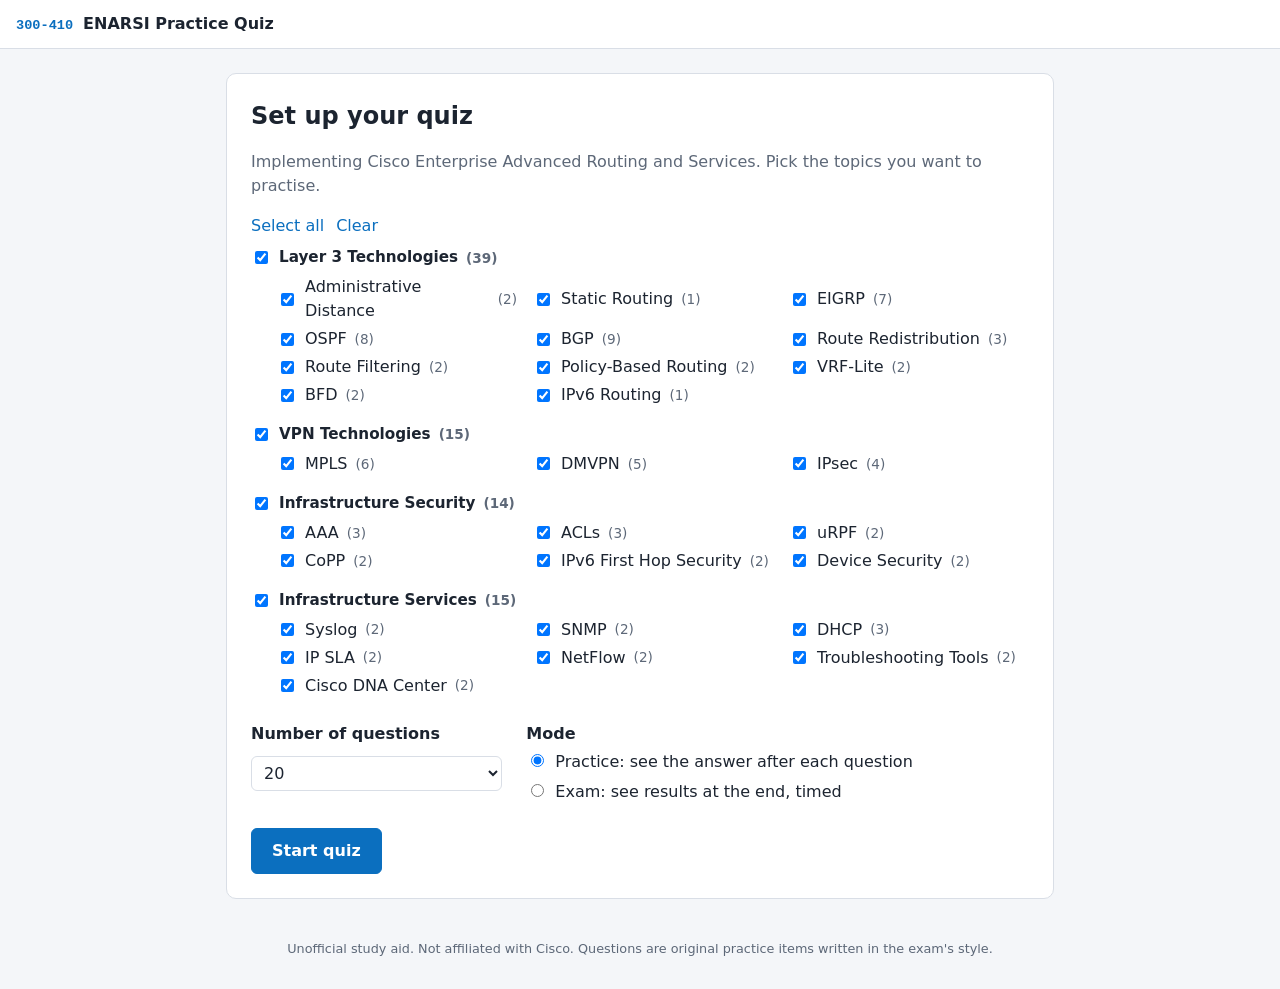
==== index.html @ 720c425a "Add ENARSI practice quiz website and question bank Static quiz site (index.html, css, js) with the q" ====
<!doctype html>
<html lang="en">
<head>
  <meta charset="utf-8">
  <meta name="viewport" content="width=device-width, initial-scale=1">
  <title>ENARSI Practice Quiz</title>
  <link rel="stylesheet" href="css/style.css">
</head>
<body>
  <header class="topbar">
    <div class="brand">
      <span class="brand-code">300-410</span>
      <span class="brand-name">ENARSI Practice Quiz</span>
    </div>
    <div id="timer" class="timer" hidden></div>
  </header>

  <main>
    <!-- Setup -->
    <section id="setup" class="card">
      <h1>Set up your quiz</h1>
      <p class="muted">Implementing Cisco Enterprise Advanced Routing and Services. Pick the topics you want to practise.</p>

      <div class="setup-actions">
        <button type="button" class="link-btn" id="select-all">Select all</button>
        <button type="button" class="link-btn" id="select-none">Clear</button>
      </div>
      <div id="topic-list" class="topic-list"></div>

      <div class="options-row">
        <label class="field">
          <span>Number of questions</span>
          <select id="question-count"></select>
        </label>
        <fieldset class="field">
          <legend>Mode</legend>
          <label class="radio"><input type="radio" name="mode" value="practice" checked> Practice: see the answer after each question</label>
          <label class="radio"><input type="radio" name="mode" value="exam"> Exam: see results at the end, timed</label>
        </fieldset>
      </div>

      <button type="button" id="start-btn" class="primary">Start quiz</button>
      <p id="setup-error" class="error" hidden></p>
    </section>

    <!-- Quiz -->
    <section id="quiz" class="card" hidden>
      <div class="progress"><div id="progress-bar"></div></div>
      <div class="q-meta">
        <span id="q-counter"></span>
        <span id="q-topic" class="tag"></span>
      </div>
      <p id="q-text" class="q-text"></p>
      <div id="q-exhibit-wrap" class="exhibit" hidden>
        <div class="exhibit-label">Exhibit</div>
        <pre id="q-exhibit"></pre>
      </div>
      <p id="q-hint" class="hint"></p>
      <ul id="q-options" class="options"></ul>

      <div id="feedback" class="feedback" hidden></div>

      <div class="q-actions">
        <button type="button" id="quit-btn" class="ghost">End quiz</button>
        <button type="button" id="submit-btn" class="primary" disabled>Submit</button>
      </div>
      <p class="kbd-hint muted">Keys: A–F select · Enter submit/next</p>
    </section>

    <!-- Results -->
    <section id="results" class="card" hidden>
      <h1>Results</h1>
      <div class="score-row">
        <div id="score-big" class="score-big"></div>
        <div>
          <div id="score-verdict" class="verdict"></div>
          <div id="score-detail" class="muted"></div>
        </div>
      </div>
      <h2>By topic</h2>
      <table class="breakdown">
        <thead><tr><th>Topic</th><th>Correct</th><th>Score</th></tr></thead>
        <tbody id="breakdown-body"></tbody>
      </table>
      <div class="results-actions">
        <button type="button" id="retry-wrong-btn" class="ghost">Retry incorrect</button>
        <button type="button" id="restart-btn" class="primary">New quiz</button>
      </div>
      <h2>Review</h2>
      <label class="radio"><input type="checkbox" id="only-wrong"> Show incorrect only</label>
      <div id="review-list" class="review-list"></div>
    </section>
  </main>

  <footer class="muted">Unofficial study aid. Not affiliated with Cisco. Questions are original practice items written in the exam's style.</footer>

  <!-- Question data lives in its own file -->
  <script src="data/questions.js"></script>
  <script src="js/app.js"></script>
</body>
</html>
---- css/style.css ----
:root {
  --bg: #f4f6f9;
  --card: #ffffff;
  --text: #1c2430;
  --muted: #5d6878;
  --border: #d9dee6;
  --accent: #0b6fbf;
  --accent-text: #ffffff;
  --exhibit-bg: #0f1720;
  --exhibit-text: #d6e2ee;
  --ok: #1d7a3d;
  --ok-bg: #e5f4ea;
  --bad: #b3261e;
  --bad-bg: #fbe9e7;
  --sel-bg: #e6f0fa;
}

@media (prefers-color-scheme: dark) {
  :root {
    --bg: #11151b;
    --card: #1a2029;
    --text: #e3e8ef;
    --muted: #97a2b3;
    --border: #2d3644;
    --accent: #4ea3ea;
    --accent-text: #0b1520;
    --exhibit-bg: #0a0e13;
    --exhibit-text: #cfdbe7;
    --ok: #5ccf83;
    --ok-bg: #16301f;
    --bad: #f2867d;
    --bad-bg: #3a1c1a;
    --sel-bg: #1c3044;
  }
}

* { box-sizing: border-box; }

body {
  margin: 0;
  font-family: system-ui, -apple-system, "Segoe UI", Roboto, sans-serif;
  background: var(--bg);
  color: var(--text);
  line-height: 1.5;
}

.topbar {
  display: flex;
  justify-content: space-between;
  align-items: center;
  padding: 12px 16px;
  border-bottom: 1px solid var(--border);
  background: var(--card);
}
.brand { display: flex; gap: 10px; align-items: baseline; }
.brand-code {
  font-family: ui-monospace, Menlo, Consolas, monospace;
  font-size: 0.85rem;
  color: var(--accent);
  font-weight: 600;
}
.brand-name { font-weight: 600; }
.timer { font-family: ui-monospace, Menlo, Consolas, monospace; font-weight: 600; }
.timer.low { color: var(--bad); }

main { max-width: 860px; margin: 24px auto; padding: 0 16px; }

.card {
  background: var(--card);
  border: 1px solid var(--border);
  border-radius: 10px;
  padding: 24px;
}
h1 { margin: 0 0 4px; font-size: 1.5rem; }
h2 { font-size: 1.1rem; margin: 28px 0 10px; }
.muted { color: var(--muted); }
.error { color: var(--bad); }

/* Setup */
.setup-actions { display: flex; gap: 12px; margin: 16px 0 8px; }
.link-btn {
  background: none; border: 0; padding: 0;
  color: var(--accent); cursor: pointer; font: inherit;
}
.topic-list { display: grid; gap: 16px; }
.domain h3 {
  margin: 0 0 6px; font-size: 0.95rem;
  display: flex; align-items: center; gap: 8px;
}
.domain-topics {
  display: grid;
  grid-template-columns: repeat(auto-fill, minmax(220px, 1fr));
  gap: 4px 16px;
  padding-left: 26px;
}
.check { display: flex; gap: 8px; align-items: center; cursor: pointer; }
.check .count { color: var(--muted); font-size: 0.85rem; }

.options-row { display: grid; grid-template-columns: 1fr 2fr; gap: 24px; margin: 24px 0; }
.field { border: 0; padding: 0; margin: 0; display: flex; flex-direction: column; gap: 6px; }
.field > span, .field legend { font-weight: 600; margin-bottom: 4px; padding: 0; }
.radio { display: flex; gap: 8px; align-items: baseline; cursor: pointer; }
select {
  font: inherit; padding: 6px 8px; border-radius: 6px;
  border: 1px solid var(--border); background: var(--card); color: var(--text);
}

button.primary, button.ghost {
  font: inherit; font-weight: 600; border-radius: 6px;
  padding: 10px 20px; cursor: pointer;
}
button.primary { background: var(--accent); color: var(--accent-text); border: 1px solid var(--accent); }
button.primary:disabled { opacity: 0.45; cursor: not-allowed; }
button.ghost { background: transparent; color: var(--text); border: 1px solid var(--border); }

/* Quiz */
.progress { height: 4px; background: var(--border); border-radius: 2px; overflow: hidden; margin-bottom: 16px; }
#progress-bar { height: 100%; width: 0; background: var(--accent); transition: width 0.2s; }
.q-meta { display: flex; justify-content: space-between; align-items: center; gap: 8px; color: var(--muted); font-size: 0.9rem; }
.tag {
  border: 1px solid var(--border); border-radius: 999px;
  padding: 2px 10px; font-size: 0.8rem;
}
.q-text { font-size: 1.05rem; margin: 14px 0; white-space: pre-line; }
.exhibit { margin: 0 0 16px; border-radius: 8px; overflow: hidden; border: 1px solid var(--border); }
.exhibit-label {
  font-size: 0.75rem; font-weight: 600; text-transform: uppercase; letter-spacing: 0.05em;
  padding: 4px 12px; background: var(--border); color: var(--text);
}
.exhibit pre {
  margin: 0; padding: 12px; overflow-x: auto;
  background: var(--exhibit-bg); color: var(--exhibit-text);
  font: 0.82rem/1.45 ui-monospace, Menlo, Consolas, monospace;
}
.hint { font-weight: 600; margin: 0 0 8px; font-size: 0.9rem; color: var(--muted); }

.options { list-style: none; margin: 0; padding: 0; display: grid; gap: 8px; }
.option {
  display: flex; gap: 12px; align-items: flex-start;
  border: 1px solid var(--border); border-radius: 8px;
  padding: 10px 12px; cursor: pointer;
}
.option:hover { border-color: var(--accent); }
.option input { margin-top: 4px; }
.option .letter { font-weight: 700; min-width: 1.2em; }
.option.selected { background: var(--sel-bg); border-color: var(--accent); }
.option.correct { background: var(--ok-bg); border-color: var(--ok); }
.option.incorrect { background: var(--bad-bg); border-color: var(--bad); }
.options.locked .option { cursor: default; }
.options.locked .option:hover { border-color: inherit; }

.feedback { margin-top: 16px; padding: 12px 14px; border-radius: 8px; border-left: 4px solid; }
.feedback.ok { background: var(--ok-bg); border-color: var(--ok); }
.feedback.bad { background: var(--bad-bg); border-color: var(--bad); }
.feedback strong { display: block; margin-bottom: 4px; }

.q-actions { display: flex; justify-content: space-between; margin-top: 20px; gap: 12px; }
.kbd-hint { font-size: 0.8rem; margin: 10px 0 0; text-align: right; }

/* Results */
.score-row { display: flex; align-items: center; gap: 20px; margin: 12px 0; }
.score-big { font-size: 2.6rem; font-weight: 700; }
.verdict { font-weight: 700; font-size: 1.1rem; }
.verdict.pass { color: var(--ok); }
.verdict.fail { color: var(--bad); }
.breakdown { width: 100%; border-collapse: collapse; font-size: 0.92rem; }
.breakdown th, .breakdown td { text-align: left; padding: 6px 8px; border-bottom: 1px solid var(--border); }
.breakdown td:nth-child(n+2), .breakdown th:nth-child(n+2) { text-align: right; font-variant-numeric: tabular-nums; }
.results-actions { display: flex; gap: 12px; justify-content: flex-end; margin-top: 20px; }

.review-list { display: grid; gap: 14px; margin-top: 12px; }
.review-item { border: 1px solid var(--border); border-radius: 8px; padding: 14px; }
.review-item.wrong { border-left: 4px solid var(--bad); }
.review-item.right { border-left: 4px solid var(--ok); }
.review-item .q-text { margin: 6px 0 10px; font-size: 1rem; }
.review-item ul { margin: 0 0 10px; padding-left: 0; list-style: none; display: grid; gap: 4px; }
.review-item li { padding: 4px 8px; border-radius: 4px; }
.review-item li.correct { background: var(--ok-bg); }
.review-item li.chosen-wrong { background: var(--bad-bg); }
.review-item .explain { font-size: 0.92rem; color: var(--muted); }

footer { text-align: center; font-size: 0.8rem; padding: 16px 16px 32px; }

@media (max-width: 640px) {
  .card { padding: 16px; }
  .options-row { grid-template-columns: 1fr; }
  .domain-topics { padding-left: 0; }
  .score-row { flex-direction: column; align-items: flex-start; gap: 4px; }
}
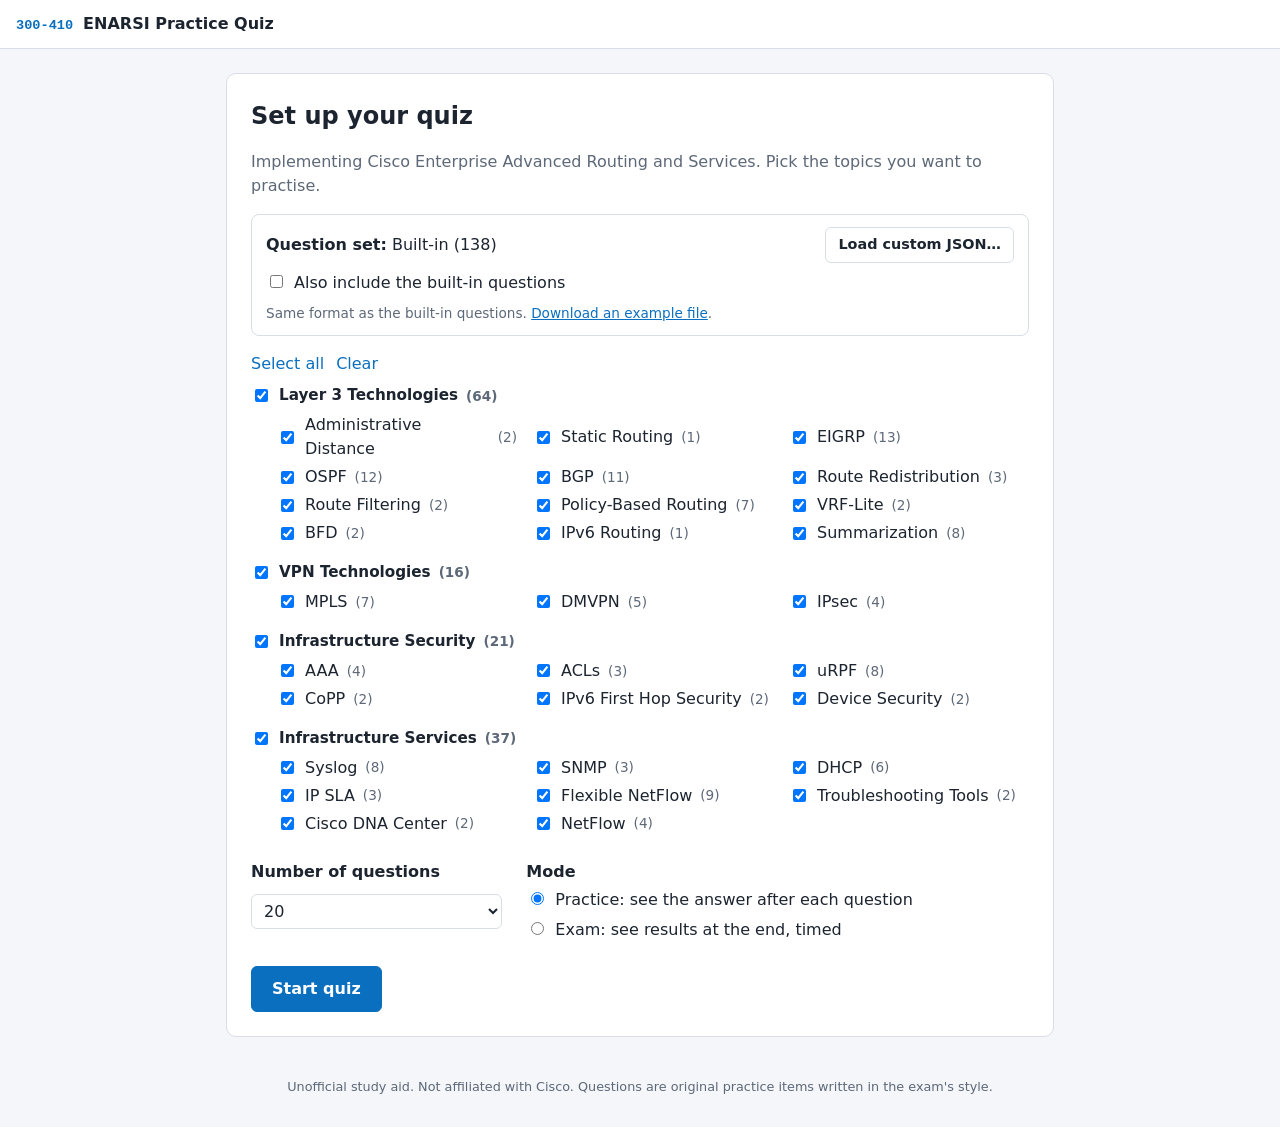
==== commit d1e77a48: "Add loading of custom question sets from a JSON file A 'Load custom JSON' button on the setup screen" ====
--- a/index.html
+++ b/index.html
@@ -20,6 +20,22 @@
     <section id="setup" class="card">
       <h1>Set up your quiz</h1>
       <p class="muted">Implementing Cisco Enterprise Advanced Routing and Services. Pick the topics you want to practise.</p>
+
+      <div class="question-source">
+        <div class="source-row">
+          <div><span class="source-title">Question set:</span> <span id="source-label"></span></div>
+          <div class="source-actions">
+            <button type="button" id="load-custom-btn" class="ghost small">Load custom JSON…</button>
+            <button type="button" id="clear-custom-btn" class="link-btn" hidden>Use built-in questions</button>
+          </div>
+        </div>
+        <label class="radio" id="include-builtin-wrap" hidden>
+          <input type="checkbox" id="include-builtin"> Also include the built-in questions
+        </label>
+        <input type="file" id="custom-file" accept=".json,application/json" hidden>
+        <div id="load-status" class="load-status" hidden></div>
+        <p class="muted small-print">Same format as the built-in questions. <a href="data/custom-questions.example.json" download>Download an example file</a>.</p>
+      </div>
 
       <div class="setup-actions">
         <button type="button" class="link-btn" id="select-all">Select all</button>
--- a/css/style.css
+++ b/css/style.css
@@ -77,6 +77,22 @@
 .error { color: var(--bad); }
 
 /* Setup */
+.question-source {
+  margin: 16px 0 8px; padding: 12px 14px;
+  border: 1px solid var(--border); border-radius: 8px;
+}
+.source-row { display: flex; flex-wrap: wrap; justify-content: space-between; align-items: center; gap: 8px 16px; }
+.source-title { font-weight: 600; }
+.source-actions { display: flex; align-items: center; gap: 12px; }
+#include-builtin-wrap { margin-top: 8px; }
+button.ghost.small { padding: 6px 12px; font-size: 0.9rem; white-space: nowrap; }
+.small-print { font-size: 0.85rem; margin: 8px 0 0; }
+.small-print a { color: var(--accent); }
+.load-status { margin-top: 10px; padding: 8px 12px; border-radius: 6px; font-size: 0.9rem; border-left: 4px solid; }
+.load-status.ok { background: var(--ok-bg); border-color: var(--ok); }
+.load-status.bad { background: var(--bad-bg); border-color: var(--bad); }
+.load-status ul { margin: 6px 0 0; padding-left: 18px; }
+
 .setup-actions { display: flex; gap: 12px; margin: 16px 0 8px; }
 .link-btn {
   background: none; border: 0; padding: 0;
@@ -169,6 +185,10 @@
 .results-actions { display: flex; gap: 12px; justify-content: flex-end; margin-top: 20px; }
 
 .review-list { display: grid; gap: 14px; margin-top: 12px; }
+/* Grid items default to min-width: auto, so a long exhibit line would widen the
+   whole item past the card. Let them shrink; the <pre> scrolls on its own. */
+.review-list > *, .options > *, .topic-list > * { min-width: 0; }
+.review-item li, .option span { overflow-wrap: anywhere; }
 .review-item { border: 1px solid var(--border); border-radius: 8px; padding: 14px; }
 .review-item.wrong { border-left: 4px solid var(--bad); }
 .review-item.right { border-left: 4px solid var(--ok); }
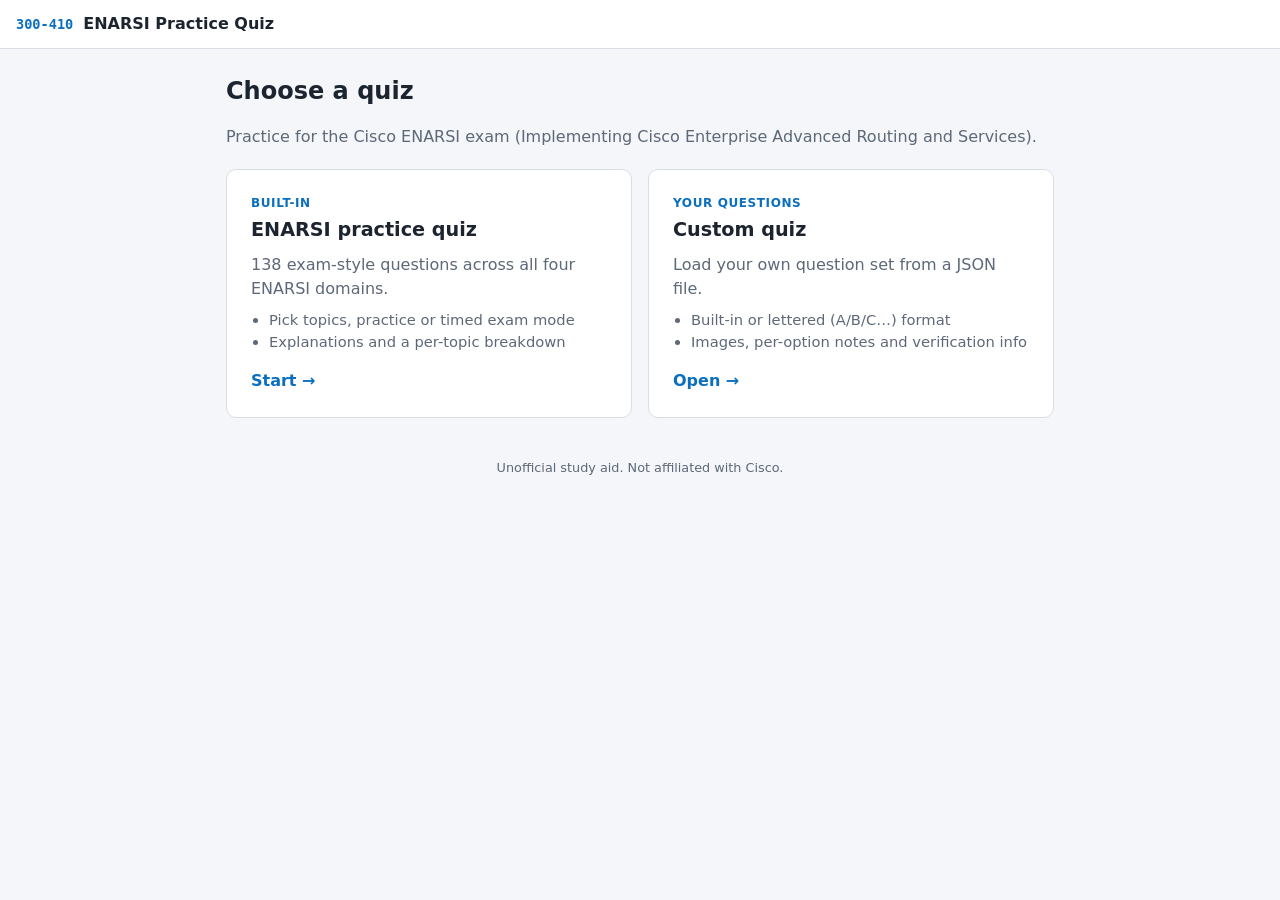
==== commit 517ac28a: "Split built-in and custom quiz into separate pages with a start page - index.html is now a start pag" ====
--- a/index.html
+++ b/index.html
@@ -4,114 +4,55 @@
   <meta charset="utf-8">
   <meta name="viewport" content="width=device-width, initial-scale=1">
   <title>ENARSI Practice Quiz</title>
+  <meta name="description" content="Practice quizzes for the Cisco 300-410 ENARSI exam.">
   <link rel="stylesheet" href="css/style.css">
 </head>
 <body>
   <header class="topbar">
-    <div class="brand">
+    <a class="brand" href="index.html">
       <span class="brand-code">300-410</span>
       <span class="brand-name">ENARSI Practice Quiz</span>
-    </div>
-    <div id="timer" class="timer" hidden></div>
+    </a>
   </header>
 
-  <main>
-    <!-- Setup -->
-    <section id="setup" class="card">
-      <h1>Set up your quiz</h1>
-      <p class="muted">Implementing Cisco Enterprise Advanced Routing and Services. Pick the topics you want to practise.</p>
+  <main class="landing">
+    <h1>Choose a quiz</h1>
+    <p class="muted">Practice for the Cisco ENARSI exam (Implementing Cisco Enterprise Advanced Routing and Services).</p>
 
-      <div class="question-source">
-        <div class="source-row">
-          <div><span class="source-title">Question set:</span> <span id="source-label"></span></div>
-          <div class="source-actions">
-            <button type="button" id="load-custom-btn" class="ghost small">Load custom JSON…</button>
-            <button type="button" id="clear-custom-btn" class="link-btn" hidden>Use built-in questions</button>
-          </div>
-        </div>
-        <label class="radio" id="include-builtin-wrap" hidden>
-          <input type="checkbox" id="include-builtin"> Also include the built-in questions
-        </label>
-        <input type="file" id="custom-file" accept=".json,application/json" hidden>
-        <div id="load-status" class="load-status" hidden></div>
-        <p class="muted small-print">Same format as the built-in questions. <a href="data/custom-questions.example.json" download>Download an example file</a>.</p>
-      </div>
+    <div class="choice-grid">
+      <a class="choice card" href="quiz/index.html">
+        <span class="choice-kicker">Built-in</span>
+        <h2>ENARSI practice quiz</h2>
+        <p id="builtin-count" class="muted">Exam-style questions across all four ENARSI domains.</p>
+        <ul class="muted">
+          <li>Pick topics, practice or timed exam mode</li>
+          <li>Explanations and a per-topic breakdown</li>
+        </ul>
+        <span class="choice-cta">Start →</span>
+      </a>
 
-      <div class="setup-actions">
-        <button type="button" class="link-btn" id="select-all">Select all</button>
-        <button type="button" class="link-btn" id="select-none">Clear</button>
-      </div>
-      <div id="topic-list" class="topic-list"></div>
-
-      <div class="options-row">
-        <label class="field">
-          <span>Number of questions</span>
-          <select id="question-count"></select>
-        </label>
-        <fieldset class="field">
-          <legend>Mode</legend>
-          <label class="radio"><input type="radio" name="mode" value="practice" checked> Practice: see the answer after each question</label>
-          <label class="radio"><input type="radio" name="mode" value="exam"> Exam: see results at the end, timed</label>
-        </fieldset>
-      </div>
-
-      <button type="button" id="start-btn" class="primary">Start quiz</button>
-      <p id="setup-error" class="error" hidden></p>
-    </section>
-
-    <!-- Quiz -->
-    <section id="quiz" class="card" hidden>
-      <div class="progress"><div id="progress-bar"></div></div>
-      <div class="q-meta">
-        <span id="q-counter"></span>
-        <span id="q-topic" class="tag"></span>
-      </div>
-      <p id="q-text" class="q-text"></p>
-      <div id="q-exhibit-wrap" class="exhibit" hidden>
-        <div class="exhibit-label">Exhibit</div>
-        <pre id="q-exhibit"></pre>
-      </div>
-      <p id="q-hint" class="hint"></p>
-      <ul id="q-options" class="options"></ul>
-
-      <div id="feedback" class="feedback" hidden></div>
-
-      <div class="q-actions">
-        <button type="button" id="quit-btn" class="ghost">End quiz</button>
-        <button type="button" id="submit-btn" class="primary" disabled>Submit</button>
-      </div>
-      <p class="kbd-hint muted">Keys: A–F select · Enter submit/next</p>
-    </section>
-
-    <!-- Results -->
-    <section id="results" class="card" hidden>
-      <h1>Results</h1>
-      <div class="score-row">
-        <div id="score-big" class="score-big"></div>
-        <div>
-          <div id="score-verdict" class="verdict"></div>
-          <div id="score-detail" class="muted"></div>
-        </div>
-      </div>
-      <h2>By topic</h2>
-      <table class="breakdown">
-        <thead><tr><th>Topic</th><th>Correct</th><th>Score</th></tr></thead>
-        <tbody id="breakdown-body"></tbody>
-      </table>
-      <div class="results-actions">
-        <button type="button" id="retry-wrong-btn" class="ghost">Retry incorrect</button>
-        <button type="button" id="restart-btn" class="primary">New quiz</button>
-      </div>
-      <h2>Review</h2>
-      <label class="radio"><input type="checkbox" id="only-wrong"> Show incorrect only</label>
-      <div id="review-list" class="review-list"></div>
-    </section>
+      <a class="choice card" href="custom/index.html">
+        <span class="choice-kicker">Your questions</span>
+        <h2>Custom quiz</h2>
+        <p class="muted">Load your own question set from a JSON file.</p>
+        <ul class="muted">
+          <li>Built-in or lettered (A/B/C…) format</li>
+          <li>Images, per-option notes and verification info</li>
+        </ul>
+        <span class="choice-cta">Open →</span>
+      </a>
+    </div>
   </main>
 
-  <footer class="muted">Unofficial study aid. Not affiliated with Cisco. Questions are original practice items written in the exam's style.</footer>
+  <footer class="muted">Unofficial study aid. Not affiliated with Cisco.</footer>
 
-  <!-- Question data lives in its own file -->
   <script src="data/questions.js"></script>
-  <script src="js/app.js"></script>
+  <script>
+    (function () {
+      var n = (window.ENARSI_QUESTIONS || []).length;
+      if (n) document.getElementById("builtin-count").textContent =
+        n + " exam-style questions across all four ENARSI domains.";
+    })();
+  </script>
 </body>
 </html>
--- a/css/style.css
+++ b/css/style.css
@@ -207,3 +207,46 @@
   .domain-topics { padding-left: 0; }
   .score-row { flex-direction: column; align-items: flex-start; gap: 4px; }
 }
+
+/* Per-option notes ("why other options are wrong") and question metadata */
+.option-note { display: block; margin-top: 4px; font-size: 0.88rem; color: var(--muted); }
+.q-extra { margin-top: 8px; font-size: 0.85rem; color: var(--muted); }
+
+/* Images (custom question sets) */
+.q-images { display: flex; flex-wrap: wrap; gap: 8px; margin: 8px 0 12px; }
+.q-images img {
+  max-width: 100%; max-height: 360px; height: auto;
+  border: 1px solid var(--border); border-radius: 6px;
+  background: #fff; cursor: zoom-in;
+}
+.option .q-images { margin: 6px 0 0; }
+.option .q-images img { max-height: 220px; }
+.option-text { min-width: 0; white-space: pre-line; }
+.review-item li { white-space: pre-line; }
+.feedback .q-images { margin-top: 10px; }
+.image-viewer {
+  position: fixed; inset: 0; z-index: 100;
+  background: rgba(0, 0, 0, 0.85);
+  display: flex; align-items: center; justify-content: center;
+  padding: 16px; cursor: zoom-out;
+}
+.image-viewer[hidden] { display: none; }
+.image-viewer img { max-width: 100%; max-height: 100%; background: #fff; border-radius: 4px; }
+.q-images[hidden] { display: none; }
+
+/* Brand link (back to the start page) */
+a.brand { color: inherit; text-decoration: none; }
+a.brand:hover .brand-name { text-decoration: underline; }
+
+/* Landing page */
+.landing h1 { margin-bottom: 4px; }
+.choice-grid { display: grid; grid-template-columns: repeat(auto-fit, minmax(260px, 1fr)); gap: 16px; margin-top: 20px; }
+.choice { display: flex; flex-direction: column; color: inherit; text-decoration: none; transition: border-color 0.15s; }
+.choice:hover, .choice:focus-visible { border-color: var(--accent); }
+.choice h2 { margin: 4px 0 8px; font-size: 1.2rem; }
+.choice p { margin: 0 0 8px; }
+.choice ul { margin: 0 0 16px; padding-left: 18px; font-size: 0.92rem; }
+.choice-kicker { font-size: 0.75rem; font-weight: 600; text-transform: uppercase; letter-spacing: 0.05em; color: var(--accent); }
+.choice-cta { margin-top: auto; font-weight: 600; color: var(--accent); }
+button.primary.small { padding: 6px 12px; font-size: 0.9rem; white-space: nowrap; }
+.small-print code { font-size: 0.85em; }
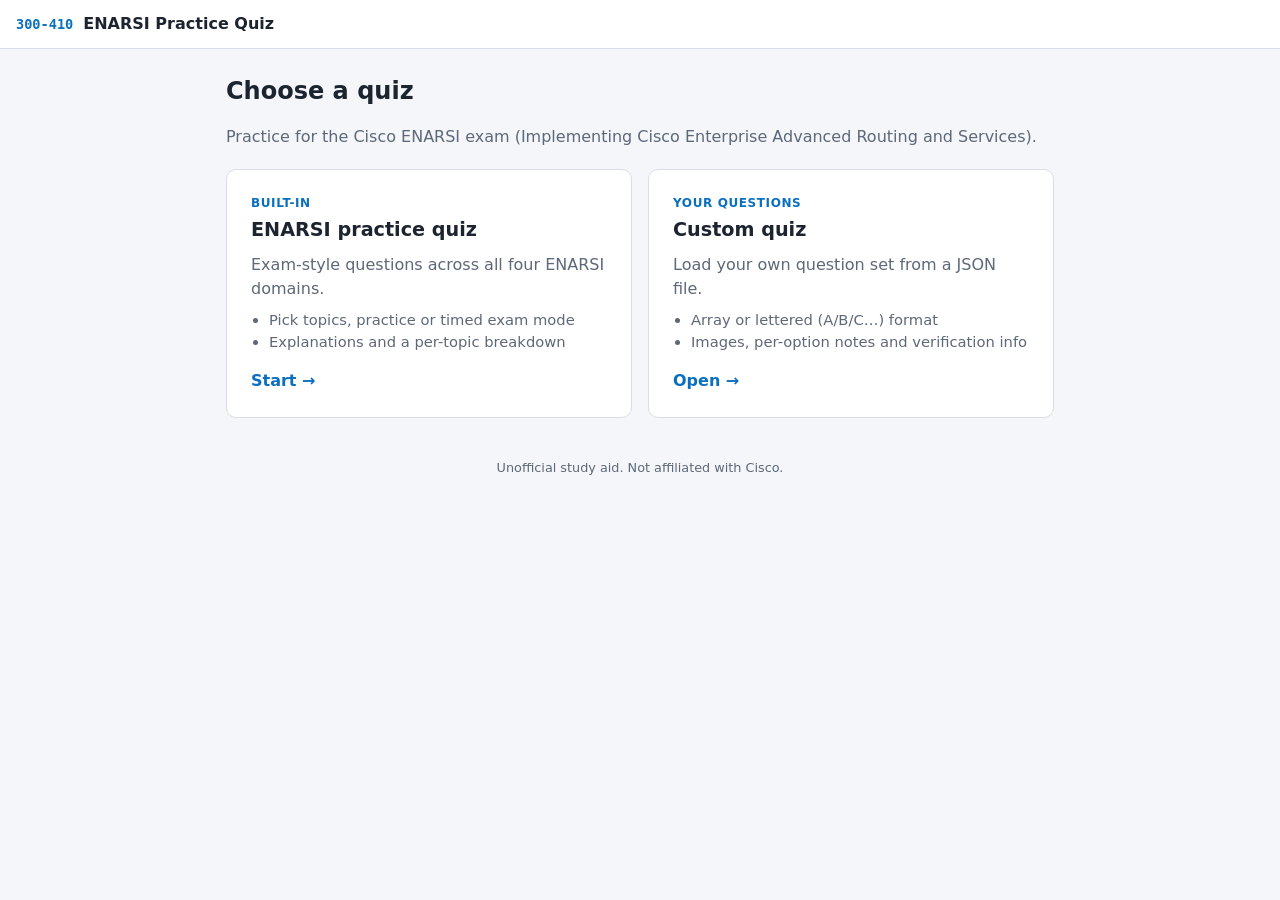
==== commit 85ccbec8: "Make the built-in and custom quizzes independent apps Each app now lives in its own folder with its " ====
--- a/index.html
+++ b/index.html
@@ -5,7 +5,7 @@
   <meta name="viewport" content="width=device-width, initial-scale=1">
   <title>ENARSI Practice Quiz</title>
   <meta name="description" content="Practice quizzes for the Cisco 300-410 ENARSI exam.">
-  <link rel="stylesheet" href="css/style.css">
+  <link rel="stylesheet" href="landing.css">
 </head>
 <body>
   <header class="topbar">
@@ -23,7 +23,7 @@
       <a class="choice card" href="quiz/index.html">
         <span class="choice-kicker">Built-in</span>
         <h2>ENARSI practice quiz</h2>
-        <p id="builtin-count" class="muted">Exam-style questions across all four ENARSI domains.</p>
+        <p class="muted">Exam-style questions across all four ENARSI domains.</p>
         <ul class="muted">
           <li>Pick topics, practice or timed exam mode</li>
           <li>Explanations and a per-topic breakdown</li>
@@ -36,7 +36,7 @@
         <h2>Custom quiz</h2>
         <p class="muted">Load your own question set from a JSON file.</p>
         <ul class="muted">
-          <li>Built-in or lettered (A/B/C…) format</li>
+          <li>Array or lettered (A/B/C…) format</li>
           <li>Images, per-option notes and verification info</li>
         </ul>
         <span class="choice-cta">Open →</span>
@@ -46,13 +46,5 @@
 
   <footer class="muted">Unofficial study aid. Not affiliated with Cisco.</footer>
 
-  <script src="data/questions.js"></script>
-  <script>
-    (function () {
-      var n = (window.ENARSI_QUESTIONS || []).length;
-      if (n) document.getElementById("builtin-count").textContent =
-        n + " exam-style questions across all four ENARSI domains.";
-    })();
-  </script>
 </body>
 </html>
--- a/landing.css
+++ b/landing.css
@@ -0,0 +1,93 @@
+:root {
+  --bg: #f4f6f9;
+  --card: #ffffff;
+  --text: #1c2430;
+  --muted: #5d6878;
+  --border: #d9dee6;
+  --accent: #0b6fbf;
+  --accent-text: #ffffff;
+  --exhibit-bg: #0f1720;
+  --exhibit-text: #d6e2ee;
+  --ok: #1d7a3d;
+  --ok-bg: #e5f4ea;
+  --bad: #b3261e;
+  --bad-bg: #fbe9e7;
+  --sel-bg: #e6f0fa;
+}
+
+@media (prefers-color-scheme: dark) {
+  :root {
+    --bg: #11151b;
+    --card: #1a2029;
+    --text: #e3e8ef;
+    --muted: #97a2b3;
+    --border: #2d3644;
+    --accent: #4ea3ea;
+    --accent-text: #0b1520;
+    --exhibit-bg: #0a0e13;
+    --exhibit-text: #cfdbe7;
+    --ok: #5ccf83;
+    --ok-bg: #16301f;
+    --bad: #f2867d;
+    --bad-bg: #3a1c1a;
+    --sel-bg: #1c3044;
+  }
+}
+
+* { box-sizing: border-box; }
+
+body {
+  margin: 0;
+  font-family: system-ui, -apple-system, "Segoe UI", Roboto, sans-serif;
+  background: var(--bg);
+  color: var(--text);
+  line-height: 1.5;
+}
+
+.topbar {
+  display: flex;
+  justify-content: space-between;
+  align-items: center;
+  padding: 12px 16px;
+  border-bottom: 1px solid var(--border);
+  background: var(--card);
+}
+.brand { display: flex; gap: 10px; align-items: baseline; }
+.brand-code {
+  font-family: ui-monospace, Menlo, Consolas, monospace;
+  font-size: 0.85rem;
+  color: var(--accent);
+  font-weight: 600;
+}
+.brand-name { font-weight: 600; }
+.timer { font-family: ui-monospace, Menlo, Consolas, monospace; font-weight: 600; }
+.timer.low { color: var(--bad); }
+
+main { max-width: 860px; margin: 24px auto; padding: 0 16px; }
+
+.card {
+  background: var(--card);
+  border: 1px solid var(--border);
+  border-radius: 10px;
+  padding: 24px;
+}
+h1 { margin: 0 0 4px; font-size: 1.5rem; }
+h2 { font-size: 1.1rem; margin: 28px 0 10px; }
+.muted { color: var(--muted); }
+.error { color: var(--bad); }
+
+footer { text-align: center; font-size: 0.8rem; padding: 16px 16px 32px; }
+
+/* Brand link */
+a.brand { color: inherit; text-decoration: none; }
+
+/* Landing page */
+.landing h1 { margin-bottom: 4px; }
+.choice-grid { display: grid; grid-template-columns: repeat(auto-fit, minmax(260px, 1fr)); gap: 16px; margin-top: 20px; }
+.choice { display: flex; flex-direction: column; color: inherit; text-decoration: none; transition: border-color 0.15s; }
+.choice:hover, .choice:focus-visible { border-color: var(--accent); }
+.choice h2 { margin: 4px 0 8px; font-size: 1.2rem; }
+.choice p { margin: 0 0 8px; }
+.choice ul { margin: 0 0 16px; padding-left: 18px; font-size: 0.92rem; }
+.choice-kicker { font-size: 0.75rem; font-weight: 600; text-transform: uppercase; letter-spacing: 0.05em; color: var(--accent); }
+.choice-cta { margin-top: auto; font-weight: 600; color: var(--accent); }
